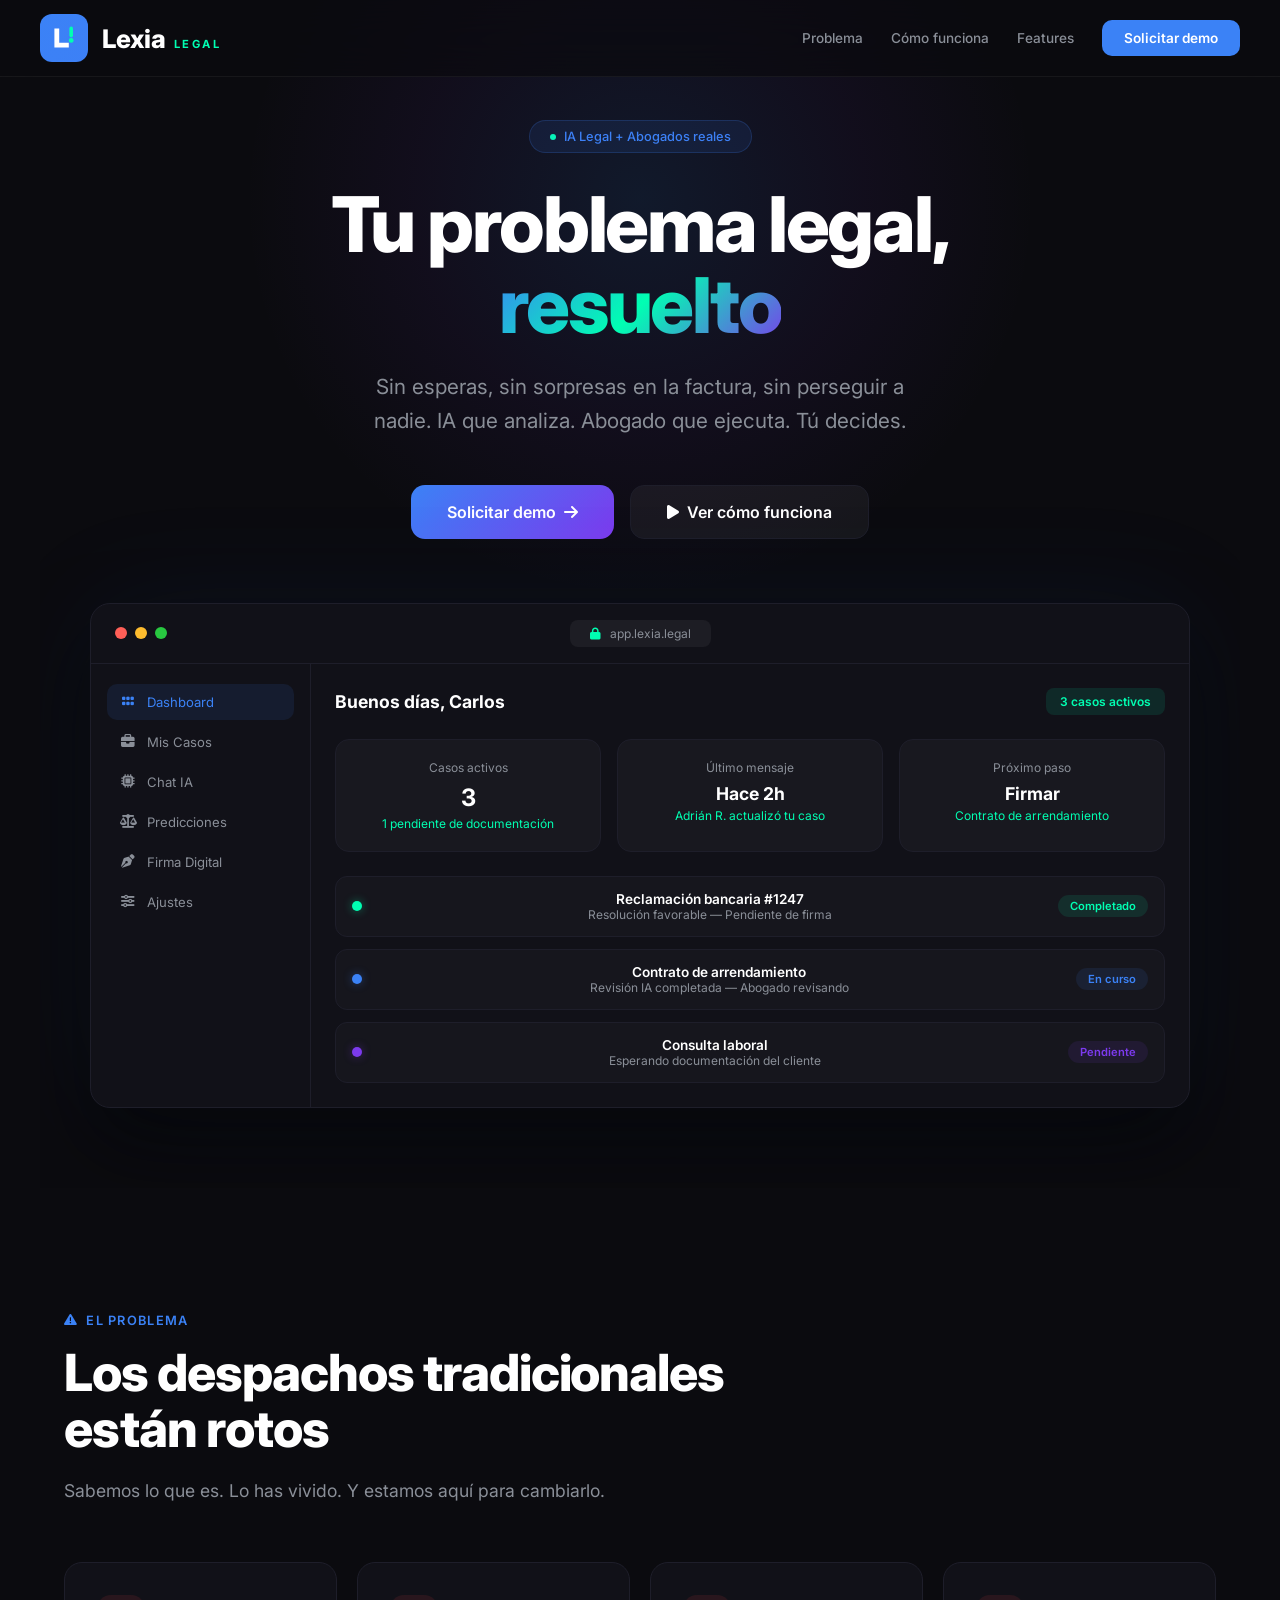
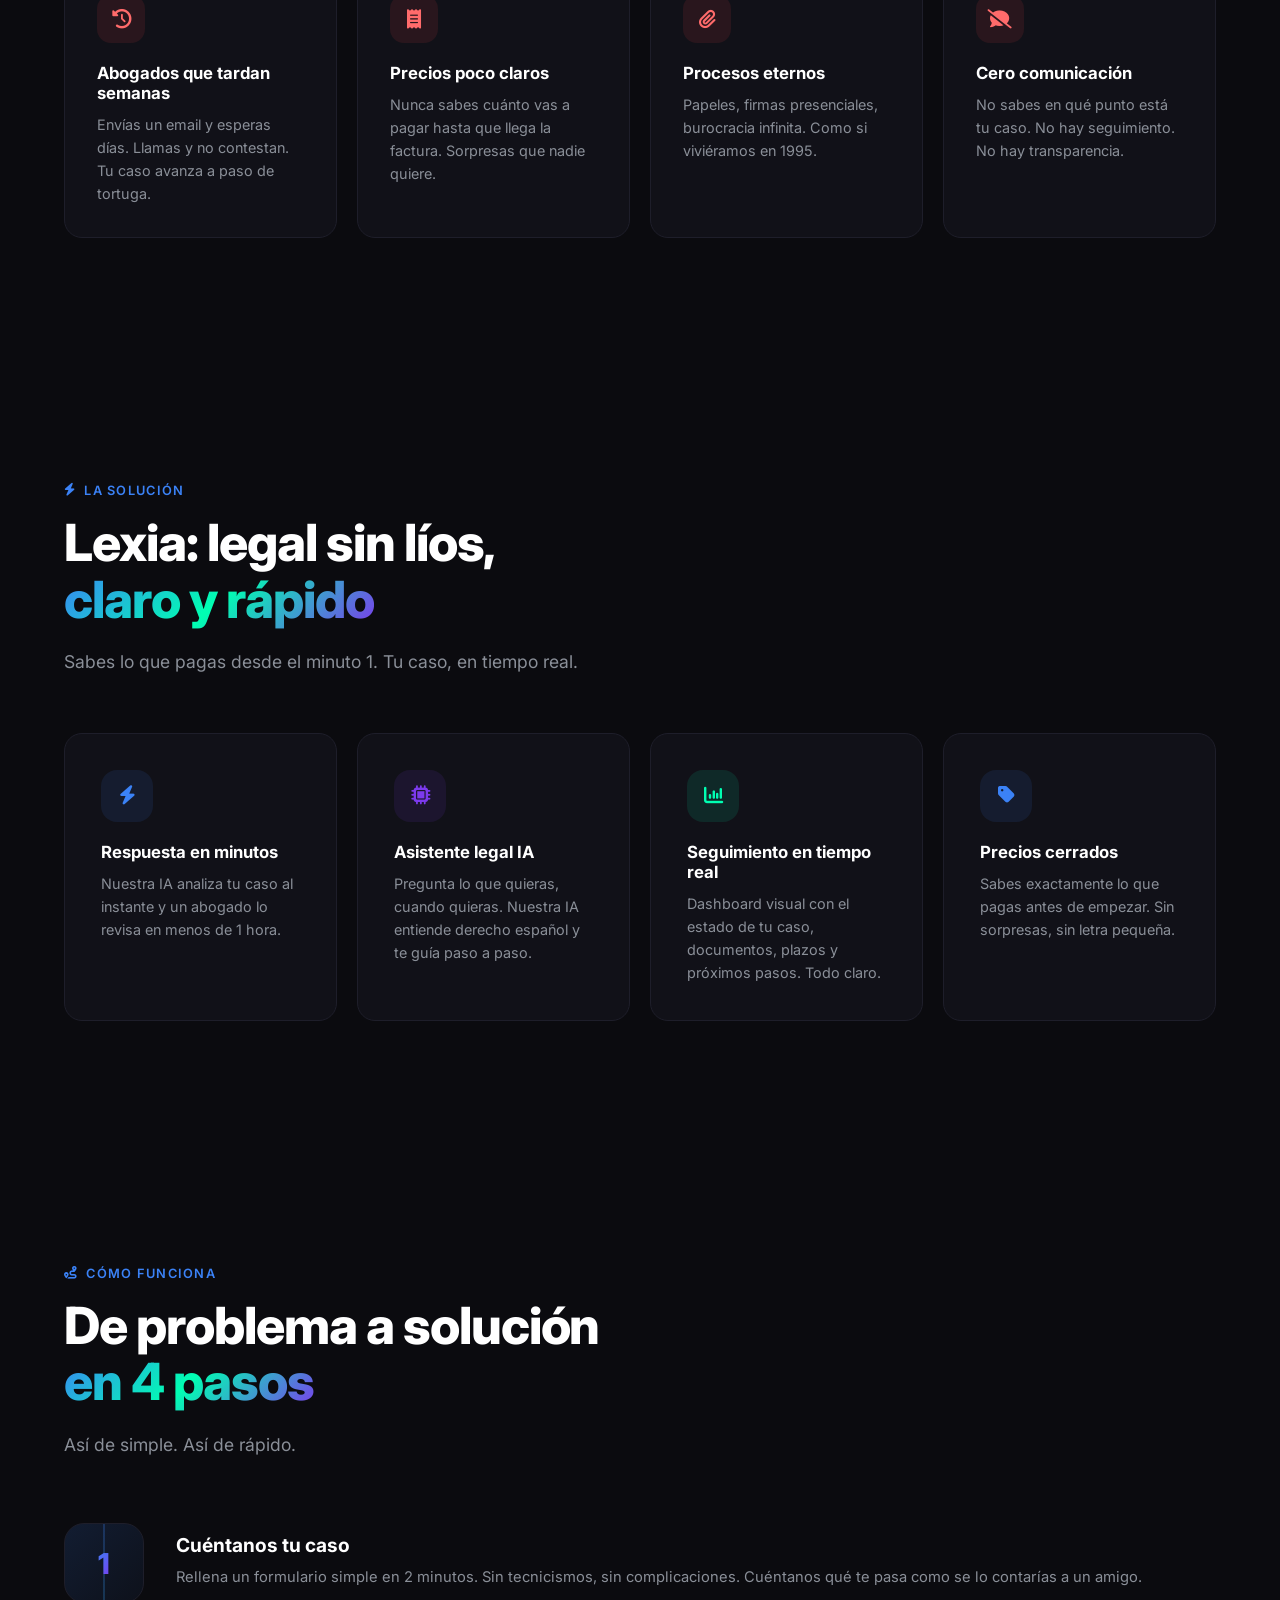
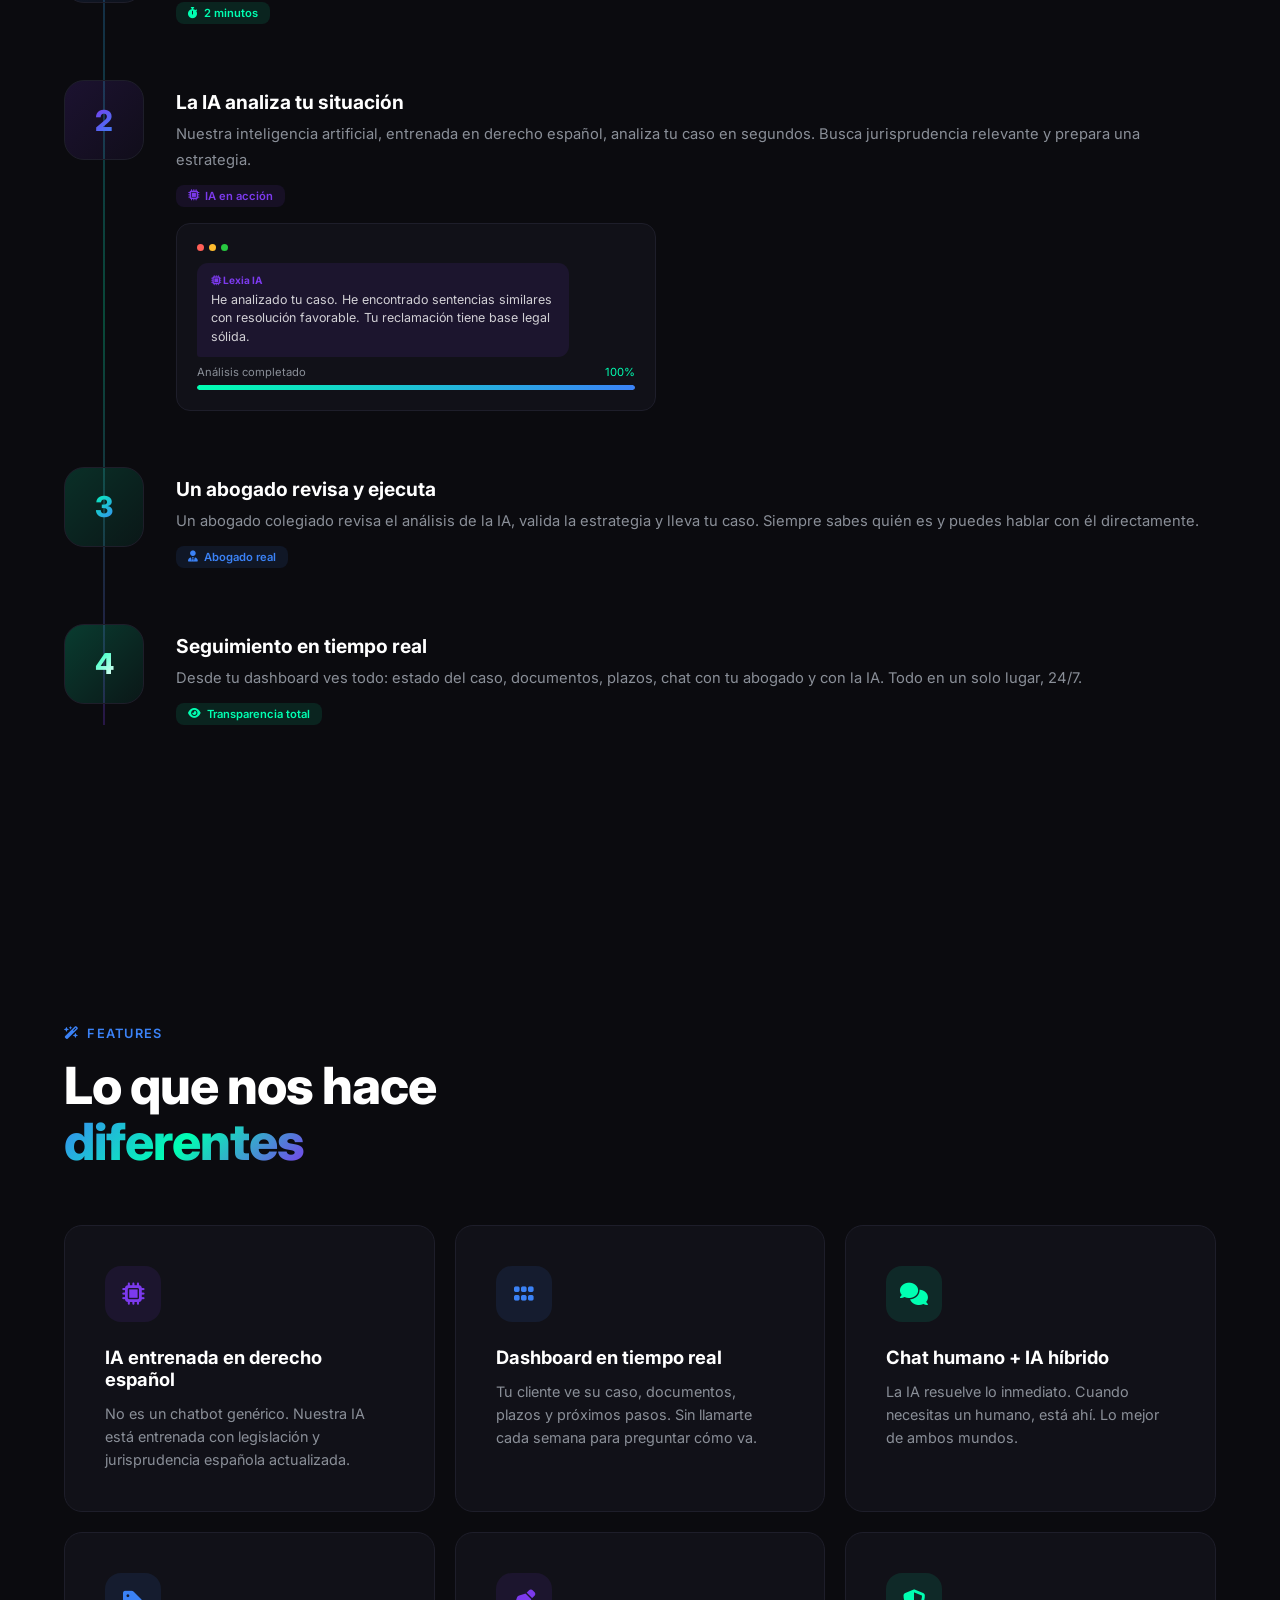
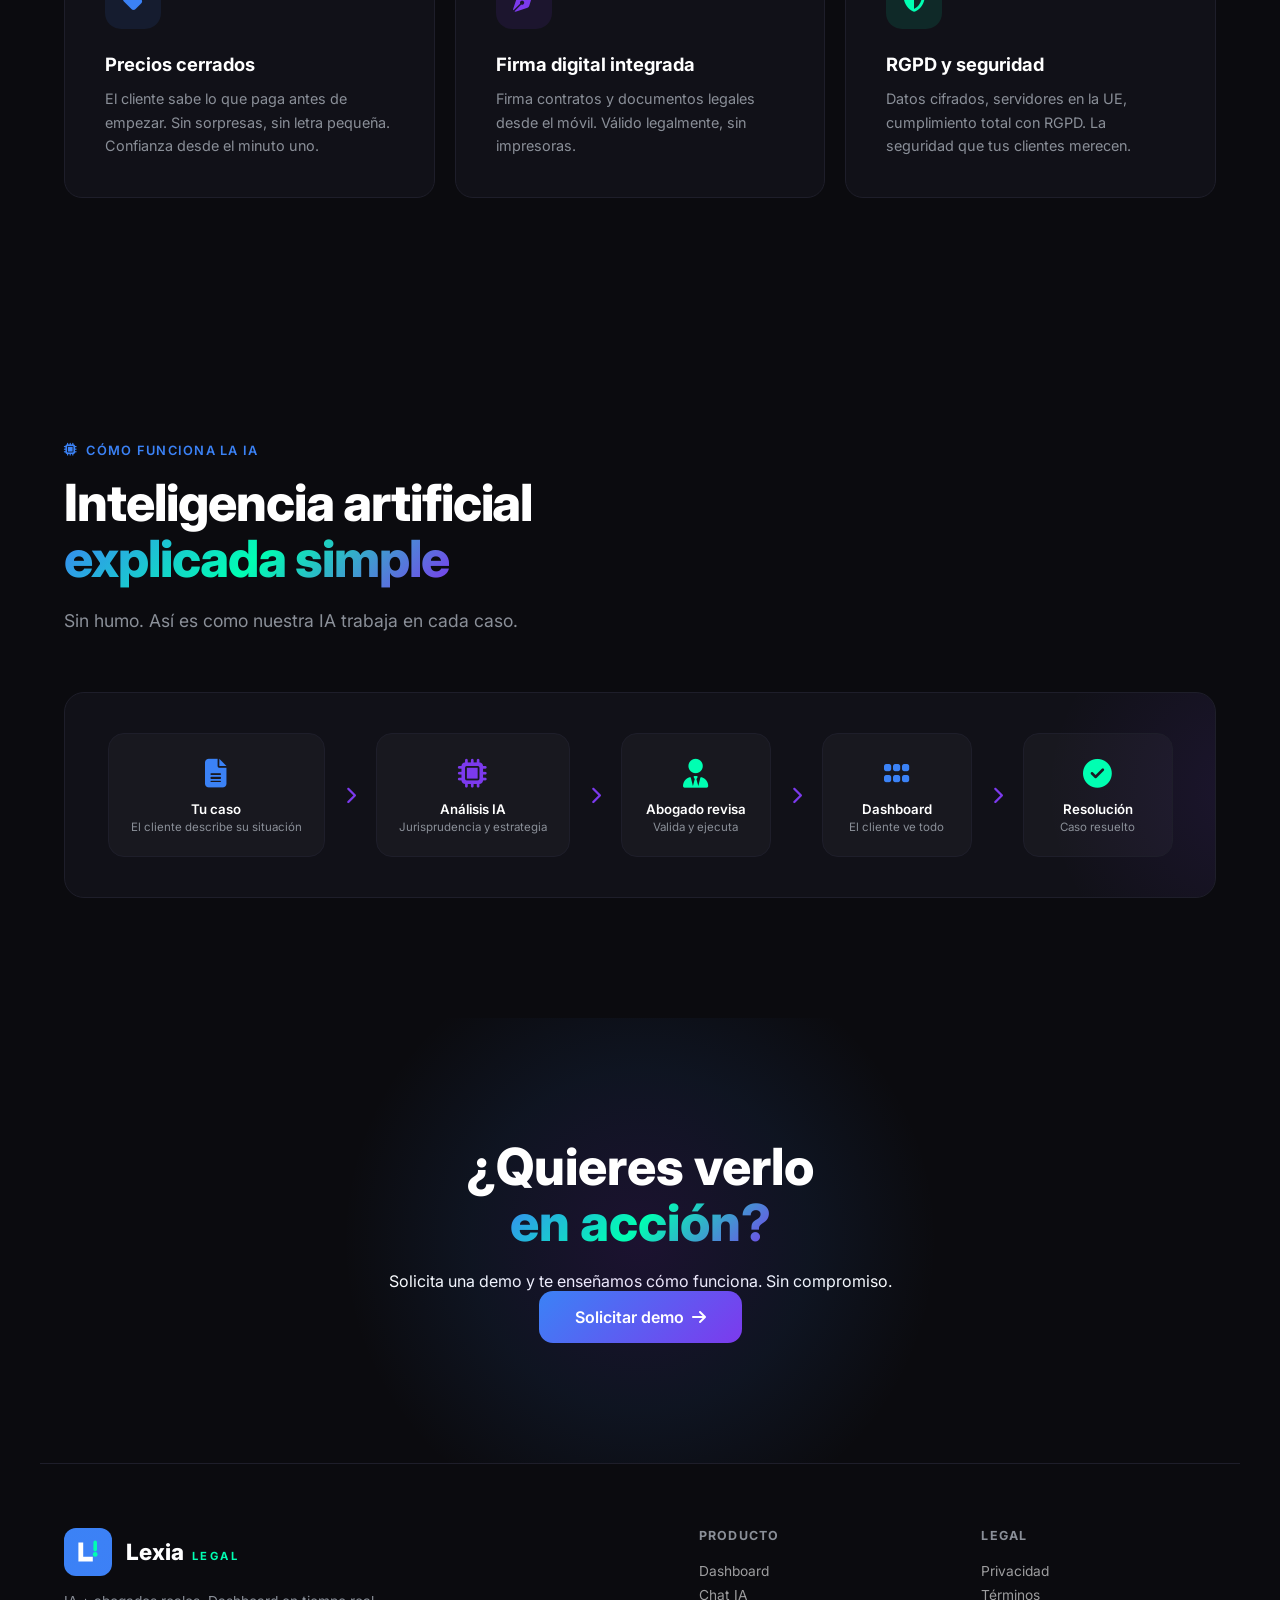
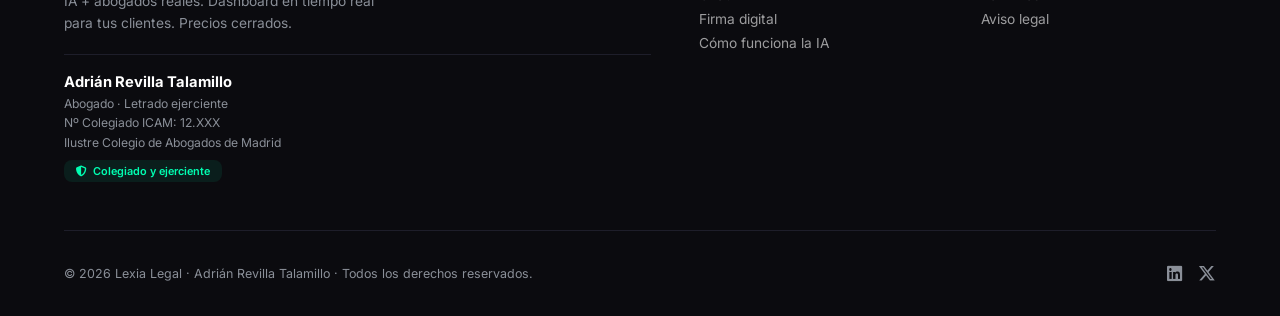
==== index.html @ 831f2f0b "Add HTML pages and CSS assets Co-Authored-By: Claude Opus 4.6 (1M context) <noreply@anthropic.com>" ====
<!DOCTYPE html>
<html lang="es">
<head>
<meta charset="UTF-8">
<meta name="viewport" content="width=device-width, initial-scale=1.0">
<title>Lexia LEGAL</title>
<link href="https://cdnjs.cloudflare.com/ajax/libs/font-awesome/6.4.0/css/all.min.css" rel="stylesheet">
<link rel="stylesheet" href="assets/palette.css">
<link rel="stylesheet" href="assets/styles.css">
</head>
<body>

<!-- NAV -->
<nav id="navbar">
<a href="#" class="nl">
<svg viewBox="0 0 40 40" fill="none" xmlns="http://www.w3.org/2000/svg">
<rect width="40" height="40" rx="10" fill="url(#lg)"/>
<path d="M12 28V12h4v12h8v4H12z" fill="white"/>
<path d="M26 12v6" stroke="#00FFB2" stroke-width="3" stroke-linecap="round"/>
<circle cx="26" cy="22" r="2" fill="#00FFB2"/>
<defs><linearGradient id="lg" x1="0" y1="0" x2="40" y2="40"><stop stop-color="#3B82F6"/><stop offset="1" stop-color="#7C3AED"/></linearGradient></defs>
</svg>
<span>Lexia <span class="leg">LEGAL</span></span>
</a>
<div class="nk" id="navLinks">
<a href="#problema">Problema</a>
<a href="#como-funciona">Cómo funciona</a>
<a href="#features">Features</a>
<a href="#contacto" class="nc">Solicitar demo</a>
</div>
<button class="mm" onclick="document.getElementById('navLinks').classList.toggle('open')"><i class="fas fa-bars"></i></button>
</nav>

<!-- HERO -->
<section class="hero">
<div class="hb"><span class="dot"></span> IA Legal + Abogados reales</div>
<h1>Tu problema legal, <span class="gradient-text">resuelto</span></h1>
<p>Sin esperas, sin sorpresas en la factura, sin perseguir a nadie. IA que analiza. Abogado que ejecuta. Tú decides.</p>
<div class="hc">
<a href="#contacto" class="bp">Solicitar demo <i class="fas fa-arrow-right"></i></a>
<a href="#como-funciona" class="bs"><i class="fas fa-play"></i> Ver cómo funciona</a>
</div>

<!-- DASHBOARD MOCKUP -->
<div class="hd">
<div class="dt"><div class="dd"><span></span><span></span><span></span></div><div class="du"><i class="fas fa-lock" style="margin-right:6px;color:var(--gr)"></i> app.lexia.legal</div><div style="width:52px"></div></div>
<div class="dbody">
<div class="dsb">
<div class="dsi ac"><i class="fas fa-grip"></i> Dashboard</div>
<div class="dsi"><i class="fas fa-briefcase"></i> Mis Casos</div>
<div class="dsi"><i class="fas fa-microchip"></i> Chat IA</div>
<div class="dsi"><i class="fas fa-scale-balanced"></i> Predicciones</div>
<div class="dsi"><i class="fas fa-pen-nib"></i> Firma Digital</div>
<div class="dsi"><i class="fas fa-sliders"></i> Ajustes</div>
</div>
<div class="dcon">
<div class="dh"><h3>Buenos días, Carlos</h3><span style="background:rgba(0,255,178,.1);color:var(--gr);padding:6px 14px;border-radius:8px;font-size:.75rem;font-weight:600">3 casos activos</span></div>
<div class="dsg">
<div class="dst"><div class="lb">Casos activos</div><div class="vl">3</div><div class="ch">1 pendiente de documentación</div></div>
<div class="dst"><div class="lb">Último mensaje</div><div class="vl" style="font-size:1.1rem">Hace 2h</div><div class="ch">Adrián R. actualizó tu caso</div></div>
<div class="dst"><div class="lb">Próximo paso</div><div class="vl" style="font-size:1.1rem">Firmar</div><div class="ch">Contrato de arrendamiento</div></div>
</div>
<div class="dtl">
<div class="ti"><div class="tdo g"></div><div class="tif"><div class="tt">Reclamación bancaria #1247</div><div class="td">Resolución favorable — Pendiente de firma</div></div><span class="ts-badge ts-d">Completado</span></div>
<div class="ti"><div class="tdo b"></div><div class="tif"><div class="tt">Contrato de arrendamiento</div><div class="td">Revisión IA completada — Abogado revisando</div></div><span class="ts-badge ts-p">En curso</span></div>
<div class="ti"><div class="tdo v"></div><div class="tif"><div class="tt">Consulta laboral</div><div class="td">Esperando documentación del cliente</div></div><span class="ts-badge ts-w">Pendiente</span></div>
</div>
</div>
</div>
</div>
</section>

<!-- PROBLEM -->
<section id="problema">
<div class="rv">
<div class="sl"><i class="fas fa-triangle-exclamation"></i> El problema</div>
<div class="st">Los despachos tradicionales<br>están rotos</div>
<div class="sd">Sabemos lo que es. Lo has vivido. Y estamos aquí para cambiarlo.</div>
</div>
<div class="cg cg4">
<div class="cd red rv"><div class="ci" style="background:rgba(255,68,68,.1);color:#FF6B6B"><i class="fas fa-clock-rotate-left"></i></div><h4>Abogados que tardan semanas</h4><p>Envías un email y esperas días. Llamas y no contestan. Tu caso avanza a paso de tortuga.</p></div>
<div class="cd red rv"><div class="ci" style="background:rgba(255,68,68,.1);color:#FF6B6B"><i class="fas fa-receipt"></i></div><h4>Precios poco claros</h4><p>Nunca sabes cuánto vas a pagar hasta que llega la factura. Sorpresas que nadie quiere.</p></div>
<div class="cd red rv"><div class="ci" style="background:rgba(255,68,68,.1);color:#FF6B6B"><i class="fas fa-paperclip"></i></div><h4>Procesos eternos</h4><p>Papeles, firmas presenciales, burocracia infinita. Como si viviéramos en 1995.</p></div>
<div class="cd red rv"><div class="ci" style="background:rgba(255,68,68,.1);color:#FF6B6B"><i class="fas fa-comment-slash"></i></div><h4>Cero comunicación</h4><p>No sabes en qué punto está tu caso. No hay seguimiento. No hay transparencia.</p></div>
</div>
</section>

<!-- SOLUTION -->
<section id="solucion">
<div class="rv">
<div class="sl"><i class="fas fa-bolt"></i> La solución</div>
<div class="st">Lexia: legal sin líos,<br><span class="gradient-text">claro y rápido</span></div>
<div class="sd">Sabes lo que pagas desde el minuto 1. Tu caso, en tiempo real.</div>
</div>
<div class="cg cg4">
<div class="cd blue rv" style="padding:36px"><div class="ci" style="width:52px;height:52px;border-radius:16px;background:rgba(59,130,246,.1);color:var(--bl)"><i class="fas fa-bolt"></i></div><h4>Respuesta en minutos</h4><p>Nuestra IA analiza tu caso al instante y un abogado lo revisa en menos de 1 hora.</p></div>
<div class="cd blue rv" style="padding:36px"><div class="ci" style="width:52px;height:52px;border-radius:16px;background:rgba(124,58,237,.1);color:var(--vi)"><i class="fas fa-microchip"></i></div><h4>Asistente legal IA</h4><p>Pregunta lo que quieras, cuando quieras. Nuestra IA entiende derecho español y te guía paso a paso.</p></div>
<div class="cd blue rv" style="padding:36px"><div class="ci" style="width:52px;height:52px;border-radius:16px;background:rgba(0,255,178,.1);color:var(--gr)"><i class="fas fa-chart-column"></i></div><h4>Seguimiento en tiempo real</h4><p>Dashboard visual con el estado de tu caso, documentos, plazos y próximos pasos. Todo claro.</p></div>
<div class="cd blue rv" style="padding:36px"><div class="ci" style="width:52px;height:52px;border-radius:16px;background:rgba(59,130,246,.1);color:var(--bl)"><i class="fas fa-tag"></i></div><h4>Precios cerrados</h4><p>Sabes exactamente lo que pagas antes de empezar. Sin sorpresas, sin letra pequeña.</p></div>
</div>
</section>

<!-- HOW IT WORKS -->
<section id="como-funciona">
<div class="rv">
<div class="sl"><i class="fas fa-route"></i> Cómo funciona</div>
<div class="st">De problema a solución<br><span class="gradient-text">en 4 pasos</span></div>
<div class="sd">Así de simple. Así de rápido.</div>
</div>
<div class="steps rv">
<div class="steps-line"></div>

<div class="si">
<div class="sn" style="background:linear-gradient(135deg,rgba(59,130,246,.15),rgba(59,130,246,.05))"><span style="background:linear-gradient(135deg,var(--bl),var(--vi));-webkit-background-clip:text;-webkit-text-fill-color:transparent">1</span></div>
<div class="sc">
<h4>Cuéntanos tu caso</h4>
<p>Rellena un formulario simple en 2 minutos. Sin tecnicismos, sin complicaciones. Cuéntanos qué te pasa como se lo contarías a un amigo.</p>
<span class="stag fast"><i class="fas fa-stopwatch"></i> 2 minutos</span>
</div>
</div>

<div class="si">
<div class="sn" style="background:linear-gradient(135deg,rgba(124,58,237,.15),rgba(124,58,237,.05))"><span style="background:linear-gradient(135deg,var(--vi),var(--bl));-webkit-background-clip:text;-webkit-text-fill-color:transparent">2</span></div>
<div class="sc">
<h4>La IA analiza tu situación</h4>
<p>Nuestra inteligencia artificial, entrenada en derecho español, analiza tu caso en segundos. Busca jurisprudencia relevante y prepara una estrategia.</p>
<span class="stag ai"><i class="fas fa-microchip"></i> IA en acción</span>
<div class="smk">
<div class="smk-bar"><span></span><span></span><span></span></div>
<div class="cb a"><div class="al"><i class="fas fa-microchip"></i> Lexia IA</div>He analizado tu caso. He encontrado sentencias similares con resolución favorable. Tu reclamación tiene base legal sólida.</div>
<div style="margin-top:8px">
<div style="display:flex;justify-content:space-between;font-size:.7rem;color:var(--gy);margin-bottom:4px"><span>Análisis completado</span><span style="color:var(--gr)">100%</span></div>
<div class="mpr"><div class="mpr-f" style="width:100%"></div></div>
</div>
</div>
</div>
</div>

<div class="si">
<div class="sn" style="background:linear-gradient(135deg,rgba(0,255,178,.15),rgba(0,255,178,.05))"><span style="background:linear-gradient(135deg,var(--gr),var(--bl));-webkit-background-clip:text;-webkit-text-fill-color:transparent">3</span></div>
<div class="sc">
<h4>Un abogado revisa y ejecuta</h4>
<p>Un abogado colegiado revisa el análisis de la IA, valida la estrategia y lleva tu caso. Siempre sabes quién es y puedes hablar con él directamente.</p>
<span class="stag human"><i class="fas fa-user-tie"></i> Abogado real</span>
</div>
</div>

<div class="si">
<div class="sn" style="background:linear-gradient(135deg,rgba(0,255,178,.2),rgba(0,255,178,.05))"><span style="background:linear-gradient(135deg,var(--gr),#fff);-webkit-background-clip:text;-webkit-text-fill-color:transparent">4</span></div>
<div class="sc">
<h4>Seguimiento en tiempo real</h4>
<p>Desde tu dashboard ves todo: estado del caso, documentos, plazos, chat con tu abogado y con la IA. Todo en un solo lugar, 24/7.</p>
<span class="stag fast"><i class="fas fa-eye"></i> Transparencia total</span>
</div>
</div>

</div>
</section>

<!-- FEATURES -->
<section id="features">
<div class="rv">
<div class="sl"><i class="fas fa-wand-magic-sparkles"></i> Features</div>
<div class="st">Lo que nos hace<br><span class="gradient-text">diferentes</span></div>
</div>
<div class="cg cg3">
<div class="cd feat rv"><div class="ci lg" style="background:rgba(124,58,237,.1);color:var(--vi)"><i class="fas fa-microchip"></i></div><h4>IA entrenada en derecho español</h4><p>No es un chatbot genérico. Nuestra IA está entrenada con legislación y jurisprudencia española actualizada.</p></div>
<div class="cd feat rv"><div class="ci lg" style="background:rgba(59,130,246,.1);color:var(--bl)"><i class="fas fa-grip"></i></div><h4>Dashboard en tiempo real</h4><p>Tu cliente ve su caso, documentos, plazos y próximos pasos. Sin llamarte cada semana para preguntar cómo va.</p></div>
<div class="cd feat rv"><div class="ci lg" style="background:rgba(0,255,178,.1);color:var(--gr)"><i class="fas fa-comments"></i></div><h4>Chat humano + IA híbrido</h4><p>La IA resuelve lo inmediato. Cuando necesitas un humano, está ahí. Lo mejor de ambos mundos.</p></div>
<div class="cd feat rv"><div class="ci lg" style="background:rgba(59,130,246,.1);color:var(--bl)"><i class="fas fa-tag"></i></div><h4>Precios cerrados</h4><p>El cliente sabe lo que paga antes de empezar. Sin sorpresas, sin letra pequeña. Confianza desde el minuto uno.</p></div>
<div class="cd feat rv"><div class="ci lg" style="background:rgba(124,58,237,.1);color:var(--vi)"><i class="fas fa-pen-nib"></i></div><h4>Firma digital integrada</h4><p>Firma contratos y documentos legales desde el móvil. Válido legalmente, sin impresoras.</p></div>
<div class="cd feat rv"><div class="ci lg" style="background:rgba(0,255,178,.1);color:var(--gr)"><i class="fas fa-shield-halved"></i></div><h4>RGPD y seguridad</h4><p>Datos cifrados, servidores en la UE, cumplimiento total con RGPD. La seguridad que tus clientes merecen.</p></div>
</div>
</section>

<!-- AI SECTION -->
<section id="ia">
<div class="rv"><div class="sl"><i class="fas fa-microchip"></i> Cómo funciona la IA</div><div class="st">Inteligencia artificial<br><span class="gradient-text">explicada simple</span></div><div class="sd">Sin humo. Así es como nuestra IA trabaja en cada caso.</div></div>
<div class="aiv rv"><div class="aif">
<div class="ain"><span class="ic" style="color:var(--bl)"><i class="fas fa-file-lines"></i></span><div class="lb">Tu caso</div><div class="su">El cliente describe su situación</div></div><div class="aia"><i class="fas fa-chevron-right"></i></div>
<div class="ain"><span class="ic" style="color:var(--vi)"><i class="fas fa-microchip"></i></span><div class="lb">Análisis IA</div><div class="su">Jurisprudencia y estrategia</div></div><div class="aia"><i class="fas fa-chevron-right"></i></div>
<div class="ain"><span class="ic" style="color:var(--gr)"><i class="fas fa-user-tie"></i></span><div class="lb">Abogado revisa</div><div class="su">Valida y ejecuta</div></div><div class="aia"><i class="fas fa-chevron-right"></i></div>
<div class="ain"><span class="ic" style="color:var(--bl)"><i class="fas fa-grip"></i></span><div class="lb">Dashboard</div><div class="su">El cliente ve todo</div></div><div class="aia"><i class="fas fa-chevron-right"></i></div>
<div class="ain"><span class="ic" style="color:var(--gr)"><i class="fas fa-circle-check"></i></span><div class="lb">Resolución</div><div class="su">Caso resuelto</div></div>
</div></div>
</section>

<!-- FINAL CTA -->
<div class="fcta" id="contacto">
<div class="rv">
<h2>¿Quieres verlo<br><span class="gradient-text">en acción?</span></h2>
<p>Solicita una demo y te enseñamos cómo funciona. Sin compromiso.</p>
<div class="hc">
<a href="mailto:info@lexia.legal" class="bp">Solicitar demo <i class="fas fa-arrow-right"></i></a>
</div>
</div>
</div>

<!-- FOOTER -->
<footer>
<div class="fgrid">
<div class="fbrand">
<a href="#" class="nl" style="margin-bottom:8px;font-size:1.4rem">
<svg viewBox="0 0 40 40" fill="none" xmlns="http://www.w3.org/2000/svg" width="36" height="36"><rect width="40" height="40" rx="10" fill="url(#lg2)"/><path d="M12 28V12h4v12h8v4H12z" fill="white"/><path d="M26 12v6" stroke="#00FFB2" stroke-width="3" stroke-linecap="round"/><circle cx="26" cy="22" r="2" fill="#00FFB2"/><defs><linearGradient id="lg2" x1="0" y1="0" x2="40" y2="40"><stop stop-color="#3B82F6"/><stop offset="1" stop-color="#7C3AED"/></linearGradient></defs></svg>
<span>Lexia <span class="leg">LEGAL</span></span>
</a>
<p>IA + abogados reales. Dashboard en tiempo real para tus clientes. Precios cerrados.</p>
<div class="flaw">
<div class="flaw-n">Adrián Revilla Talamillo</div>
<div class="flaw-i">Abogado · Letrado ejerciente<br>Nº Colegiado ICAM: 12.XXX<br>Ilustre Colegio de Abogados de Madrid</div>
<div class="flaw-b"><i class="fas fa-shield-halved"></i> Colegiado y ejerciente</div>
</div>
</div>
<div class="fcol"><h5>Producto</h5><a href="#features">Dashboard</a><a href="#features">Chat IA</a><a href="#features">Firma digital</a><a href="#ia">Cómo funciona la IA</a></div>
<div class="fcol"><h5>Legal</h5><a href="#">Privacidad</a><a href="#">Términos</a><a href="#">Aviso legal</a></div>
</div>
<div class="fbot">
<span>&copy; 2026 Lexia Legal · Adrián Revilla Talamillo · Todos los derechos reservados.</span>
<div class="fsoc"><a href="#"><i class="fab fa-linkedin"></i></a><a href="#"><i class="fab fa-x-twitter"></i></a></div>
</div>
</footer>

<script>
const rvs=document.querySelectorAll('.rv');const obs=new IntersectionObserver(e=>{e.forEach((en,i)=>{if(en.isIntersecting){setTimeout(()=>en.target.classList.add('vis'),i*80);obs.unobserve(en.target)}})},{threshold:.1});rvs.forEach(el=>obs.observe(el));
window.addEventListener('scroll',()=>{const n=document.getElementById('navbar');n.style.borderBottomColor=window.scrollY>50?'rgba(255,255,255,.08)':'rgba(255,255,255,.05)';n.style.background=window.scrollY>50?'rgba(11,11,15,.9)':'rgba(11,11,15,.7)'});
</script>
</body>
</html>
---- assets/palette.css ----
/* ============================================
   Lexia — CSS Palette
   ============================================ */
:root {
  --bk:#0B0B0F;
  --bl:#3B82F6;
  --gr:#00FFB2;
  --vi:#7C3AED;
  --wh:#FFFFFF;
  --gy:#8A8F98;
  --dc:#111118;
  --db:#1E1E2A
}
/* ── Semantic colors (used inline) ── */
/* red:     #FF4444 / #FF6B6B  — problem cards, errors */
/* yellow:  #FBBF24            — stars, ratings */
/* ── Gradients ── */
/* primary:  linear-gradient(135deg, var(--bl), var(--vi))           — CTAs */
/* text:     linear-gradient(135deg, var(--bl), var(--gr), var(--vi)) — gradient text */
/* metric:   linear-gradient(135deg, var(--gr), var(--bl))           — numbers */
/* ── Opacity patterns ── */
/* blue bg:    rgba(59, 130, 246, .1)  */
/* violet bg:  rgba(124, 58, 237, .1)  */
/* green bg:   rgba(0, 255, 178, .1)   */
/* red bg:     rgba(255, 68, 68, .1)   */
/* white bg:   rgba(255, 255, 255, .03-.05) */
---- assets/styles.css ----
@import url('https://fonts.googleapis.com/css2?family=Inter:wght@300;400;500;600;700;800;900&display=swap');
*,*::before,*::after{margin:0;padding:0;box-sizing:border-box}

html{scroll-behavior:smooth}
body{font-family:'Inter',sans-serif;background:var(--bk);color:var(--wh);overflow-x:hidden;-webkit-font-smoothing:antialiased}
::-webkit-scrollbar{width:5px}::-webkit-scrollbar-track{background:var(--bk)}::-webkit-scrollbar-thumb{background:var(--vi);border-radius:3px}
.gradient-text{background:linear-gradient(135deg,var(--bl),var(--gr),var(--vi));-webkit-background-clip:text;-webkit-text-fill-color:transparent;background-clip:text}

/* NAV */
nav{position:fixed;top:0;left:0;right:0;z-index:1000;padding:14px 40px;display:flex;align-items:center;justify-content:space-between;background:rgba(11,11,15,.7);backdrop-filter:blur(20px);border-bottom:1px solid rgba(255,255,255,.05);transition:all .3s}
.nl{display:flex;align-items:center;gap:14px;font-weight:800;font-size:1.6rem;text-decoration:none;color:#fff}
.nl svg{width:48px;height:48px}
.nl .leg{font-size:.7rem;font-weight:700;letter-spacing:.22em;color:var(--gr);text-transform:uppercase;margin-left:3px}
.nk{display:flex;gap:28px;align-items:center}
.nk a{color:var(--gy);text-decoration:none;font-size:.85rem;font-weight:500;transition:color .2s}.nk a:hover{color:#fff}
.nc{background:var(--bl);color:#fff!important;padding:10px 22px;border-radius:10px;font-weight:600!important;transition:all .3s!important}
.nc:hover{background:#2563EB;transform:translateY(-1px);box-shadow:0 4px 18px rgba(59,130,246,.4)}
.mm{display:none;background:none;border:none;color:#fff;font-size:1.4rem;cursor:pointer}

/* HERO */
.hero{min-height:100vh;display:flex;flex-direction:column;align-items:center;justify-content:center;text-align:center;padding:120px 24px 80px;position:relative;overflow:hidden}
.hero::before{content:'';position:absolute;top:-200px;left:50%;transform:translateX(-50%);width:800px;height:800px;background:radial-gradient(circle,rgba(59,130,246,.12) 0%,rgba(124,58,237,.06) 40%,transparent 70%);pointer-events:none}
.hb{display:inline-flex;align-items:center;gap:8px;padding:8px 20px;border-radius:100px;background:rgba(59,130,246,.1);border:1px solid rgba(59,130,246,.2);font-size:.8rem;font-weight:500;color:var(--bl);margin-bottom:32px;animation:fU .8s ease}
.hb .dot{width:6px;height:6px;border-radius:50%;background:var(--gr);animation:pd 2s infinite}
@keyframes pd{0%,100%{opacity:1}50%{opacity:.4}}
.hero h1{font-size:clamp(2.8rem,6vw,5.5rem);font-weight:800;line-height:1.05;letter-spacing:-.03em;max-width:900px;margin-bottom:24px;animation:fU .8s ease .1s both}
.hero>p{font-size:clamp(1.05rem,2vw,1.3rem);color:var(--gy);max-width:580px;line-height:1.6;margin-bottom:48px;animation:fU .8s ease .2s both}
.hc{display:flex;gap:16px;flex-wrap:wrap;justify-content:center;animation:fU .8s ease .3s both}
.bp{padding:16px 36px;border-radius:14px;font-size:1rem;font-weight:600;background:linear-gradient(135deg,var(--bl),var(--vi));color:#fff;border:none;cursor:pointer;transition:all .3s;text-decoration:none;display:inline-flex;align-items:center;gap:8px}
.bp:hover{transform:translateY(-2px);box-shadow:0 8px 32px rgba(59,130,246,.4)}
.bs{padding:16px 36px;border-radius:14px;font-size:1rem;font-weight:600;background:rgba(255,255,255,.05);color:#fff;border:1px solid var(--db);cursor:pointer;transition:all .3s;text-decoration:none;display:inline-flex;align-items:center;gap:8px}
.bs:hover{background:rgba(255,255,255,.1);border-color:rgba(255,255,255,.15)}

/* DASHBOARD */
.hd{margin-top:64px;width:100%;max-width:1100px;background:var(--dc);border:1px solid var(--db);border-radius:20px;overflow:hidden;animation:fU 1s ease .5s both;box-shadow:0 40px 80px rgba(0,0,0,.5),0 0 120px rgba(59,130,246,.08)}
.dt{display:flex;align-items:center;justify-content:space-between;padding:16px 24px;border-bottom:1px solid var(--db)}
.dd{display:flex;gap:8px}.dd span{width:12px;height:12px;border-radius:50%}.dd span:nth-child(1){background:#FF5F57}.dd span:nth-child(2){background:#FEBC2E}.dd span:nth-child(3){background:#28C840}
.du{background:rgba(255,255,255,.05);padding:6px 20px;border-radius:8px;font-size:.75rem;color:var(--gy)}
.dbody{display:grid;grid-template-columns:220px 1fr;min-height:400px}
.dsb{border-right:1px solid var(--db);padding:20px 16px;display:flex;flex-direction:column;gap:4px}
.dsi{display:flex;align-items:center;gap:10px;padding:10px 12px;border-radius:10px;font-size:.82rem;color:var(--gy);transition:all .2s;cursor:pointer}
.dsi:hover,.dsi.ac{background:rgba(59,130,246,.1);color:#fff}.dsi.ac{color:var(--bl)}
.dsi i{width:18px;text-align:center;font-size:.85rem}
.dcon{padding:24px}
.dh{display:flex;justify-content:space-between;align-items:center;margin-bottom:24px}
.dh h3{font-size:1.1rem;font-weight:700}
.dsg{display:grid;grid-template-columns:repeat(3,1fr);gap:16px;margin-bottom:24px}
.dst{background:rgba(255,255,255,.03);border:1px solid var(--db);border-radius:14px;padding:20px}
.dst .lb{font-size:.75rem;color:var(--gy);margin-bottom:8px}
.dst .vl{font-size:1.5rem;font-weight:700}
.dst .ch{font-size:.75rem;color:var(--gr);margin-top:4px}
.dtl{display:flex;flex-direction:column;gap:12px}
.ti{display:flex;align-items:center;gap:16px;padding:14px 16px;background:rgba(255,255,255,.02);border-radius:12px;border:1px solid var(--db)}
.tdo{width:10px;height:10px;border-radius:50%;flex-shrink:0}
.tdo.g{background:var(--gr);box-shadow:0 0 10px rgba(0,255,178,.4)}
.tdo.b{background:var(--bl);box-shadow:0 0 10px rgba(59,130,246,.4)}
.tdo.v{background:var(--vi);box-shadow:0 0 10px rgba(124,58,237,.4)}
.tif{flex:1}.tif .tt{font-size:.85rem;font-weight:600}.tif .td{font-size:.75rem;color:var(--gy)}
.ts-badge{font-size:.7rem;padding:4px 12px;border-radius:100px;font-weight:600}
.ts-d{background:rgba(0,255,178,.1);color:var(--gr)}.ts-p{background:rgba(59,130,246,.1);color:var(--bl)}.ts-w{background:rgba(124,58,237,.1);color:var(--vi)}

/* SECTIONS */
section{padding:120px 24px;max-width:1200px;margin:0 auto}
.sl{display:inline-flex;align-items:center;gap:8px;font-size:.8rem;font-weight:600;color:var(--bl);text-transform:uppercase;letter-spacing:.1em;margin-bottom:16px}
.st{font-size:clamp(2rem,4vw,3.2rem);font-weight:800;line-height:1.1;letter-spacing:-.02em;margin-bottom:20px}
.sd{font-size:1.1rem;color:var(--gy);max-width:600px;line-height:1.7}

/* CARDS */
.cg{display:grid;gap:20px;margin-top:56px}
.cg4{grid-template-columns:repeat(auto-fit,minmax(260px,1fr))}
.cg3{grid-template-columns:repeat(auto-fit,minmax(340px,1fr))}
.cd{background:var(--dc);border:1px solid var(--db);border-radius:18px;padding:32px;transition:all .3s;position:relative;overflow:hidden}
.cd:hover{transform:translateY(-4px)}
.cd::before{content:'';position:absolute;top:0;left:0;right:0;height:2px;opacity:0;transition:opacity .3s}
.cd:hover::before{opacity:1}
.cd.red::before{background:linear-gradient(90deg,#FF4444,#FF6B6B)}.cd.red:hover{border-color:rgba(255,68,68,.2)}
.cd.blue::before{background:linear-gradient(90deg,var(--bl),var(--gr))}.cd.blue:hover{border-color:rgba(59,130,246,.2)}
.cd.feat{padding:40px}.cd.feat:hover{border-color:rgba(124,58,237,.3)}
.ci{width:48px;height:48px;border-radius:14px;display:flex;align-items:center;justify-content:center;font-size:1.2rem;margin-bottom:20px}
.ci.lg{width:56px;height:56px;border-radius:16px;font-size:1.4rem;margin-bottom:24px}
.cd h4{font-size:1.05rem;font-weight:700;margin-bottom:10px}.cd.feat h4{font-size:1.15rem;margin-bottom:12px}
.cd p{font-size:.9rem;color:var(--gy);line-height:1.6}

/* STEPS */
.steps{margin-top:64px;position:relative}
.steps-line{position:absolute;left:39px;top:0;bottom:0;width:2px;background:linear-gradient(180deg,var(--bl),var(--gr),var(--vi));opacity:.25}
.si{display:flex;gap:32px;margin-bottom:56px;position:relative;align-items:flex-start}
.sn{width:80px;height:80px;border-radius:20px;flex-shrink:0;background:var(--dc);border:1px solid var(--db);display:flex;align-items:center;justify-content:center;font-size:1.8rem;font-weight:800;position:relative;z-index:1;transition:all .3s}
.si:hover .sn{border-color:var(--bl);box-shadow:0 0 30px rgba(59,130,246,.15)}
.sc{flex:1;padding-top:10px}
.sc h4{font-size:1.2rem;font-weight:700;margin-bottom:8px}
.sc p{font-size:.92rem;color:var(--gy);line-height:1.7}
.stag{display:inline-flex;align-items:center;gap:6px;padding:4px 12px;border-radius:8px;font-size:.7rem;font-weight:600;margin-top:12px;margin-right:6px}
.stag.ai{background:rgba(124,58,237,.1);color:var(--vi)}.stag.fast{background:rgba(0,255,178,.1);color:var(--gr)}.stag.human{background:rgba(59,130,246,.1);color:var(--bl)}
.smk{background:var(--dc);border:1px solid var(--db);border-radius:14px;padding:20px;margin-top:16px;max-width:480px}
.smk-bar{display:flex;gap:5px;margin-bottom:12px}.smk-bar span{width:7px;height:7px;border-radius:50%}.smk-bar span:nth-child(1){background:#FF5F57}.smk-bar span:nth-child(2){background:#FEBC2E}.smk-bar span:nth-child(3){background:#28C840}
.cb{padding:10px 14px;border-radius:11px;font-size:.78rem;margin-bottom:7px;max-width:85%;line-height:1.5}
.cb.u{background:rgba(59,130,246,.15);color:var(--bl);margin-left:auto;border-bottom-right-radius:3px}
.cb.a{background:rgba(124,58,237,.1);color:rgba(255,255,255,.8);border-bottom-left-radius:3px}
.cb .al{font-size:.63rem;color:var(--vi);font-weight:700;margin-bottom:3px}
.mpr{height:5px;border-radius:3px;background:rgba(255,255,255,.05);margin-top:6px;overflow:hidden}.mpr-f{height:100%;border-radius:3px;background:linear-gradient(90deg,var(--gr),var(--bl))}

/* AI FLOW */
.aiv{margin-top:56px;background:var(--dc);border:1px solid var(--db);border-radius:20px;padding:40px;position:relative;overflow:hidden}
.aiv::after{content:'';position:absolute;top:-50%;right:-20%;width:400px;height:400px;background:radial-gradient(circle,rgba(124,58,237,.1),transparent 70%);pointer-events:none}
.aif{display:flex;align-items:center;justify-content:center;gap:20px;flex-wrap:wrap;position:relative;z-index:1}
.ain{background:rgba(255,255,255,.03);border:1px solid var(--db);border-radius:16px;padding:22px;text-align:center;min-width:150px;transition:all .3s}
.ain:hover{border-color:var(--vi);transform:scale(1.05)}
.ain .ic{font-size:1.8rem;margin-bottom:10px;display:block}.ain .lb{font-size:.83rem;font-weight:600}.ain .su{font-size:.72rem;color:var(--gy);margin-top:3px}
.aia{color:var(--vi);font-size:1.1rem}

/* CTA FINAL */
.fcta{text-align:center;padding:120px 24px;position:relative;overflow:hidden}
.fcta::before{content:'';position:absolute;top:50%;left:50%;transform:translate(-50%,-50%);width:600px;height:600px;background:radial-gradient(circle,rgba(124,58,237,.15) 0%,rgba(59,130,246,.08) 40%,transparent 70%);pointer-events:none}
.fcta h2{font-size:clamp(2.2rem,4vw,3.5rem);font-weight:800;line-height:1.1;margin-bottom:20px;position:relative}
.fcta>p{font-size:1.15rem;color:var(--gy);margin-bottom:40px;position:relative}

/* FOOTER */
footer{border-top:1px solid var(--db);padding:64px 24px 32px;max-width:1200px;margin:0 auto}
.fgrid{display:grid;grid-template-columns:2.5fr repeat(2,1fr);gap:48px;margin-bottom:48px}
.fbrand p{color:var(--gy);font-size:.86rem;line-height:1.6;margin-top:14px;max-width:320px}
.flaw{margin-top:20px;padding-top:18px;border-top:1px solid var(--db)}
.flaw-n{font-weight:700;font-size:.92rem;color:#fff;margin-bottom:3px}
.flaw-i{font-size:.76rem;color:var(--gy);line-height:1.6}
.flaw-b{display:inline-flex;align-items:center;gap:6px;padding:4px 12px;border-radius:8px;font-size:.68rem;font-weight:600;background:rgba(0,255,178,.08);color:var(--gr);margin-top:8px}
.fcol h5{font-size:.78rem;font-weight:700;text-transform:uppercase;letter-spacing:.1em;margin-bottom:16px;color:var(--gy)}
.fcol a{display:block;color:rgba(255,255,255,.6);font-size:.86rem;text-decoration:none;padding:4px 0;transition:color .2s}.fcol a:hover{color:#fff}
.fbot{display:flex;justify-content:space-between;align-items:center;padding-top:32px;border-top:1px solid var(--db);font-size:.78rem;color:var(--gy);flex-wrap:wrap;gap:16px}
.fsoc{display:flex;gap:16px}.fsoc a{color:var(--gy);font-size:1.1rem;transition:color .2s;text-decoration:none}.fsoc a:hover{color:#fff}

/* ANIM */
@keyframes fU{from{opacity:0;transform:translateY(30px)}to{opacity:1;transform:none}}
.rv{opacity:0;transform:translateY(40px);transition:all .8s cubic-bezier(.16,1,.3,1)}.rv.vis{opacity:1;transform:none}

@media(max-width:768px){
nav{padding:12px 20px}
.nk{display:none;position:absolute;top:100%;left:0;right:0;flex-direction:column;background:rgba(11,11,15,.95);backdrop-filter:blur(20px);padding:20px;gap:16px;border-bottom:1px solid var(--db)}.nk.open{display:flex}
.mm{display:block}
.dbody{grid-template-columns:1fr}.dsb{display:none}.dsg{grid-template-columns:1fr}
.fgrid{grid-template-columns:1fr;gap:32px}
section{padding:80px 20px}
.cg3{grid-template-columns:1fr}
.aia{transform:rotate(90deg)}
.steps-line{left:27px}.sn{width:56px;height:56px;font-size:1.3rem}
}
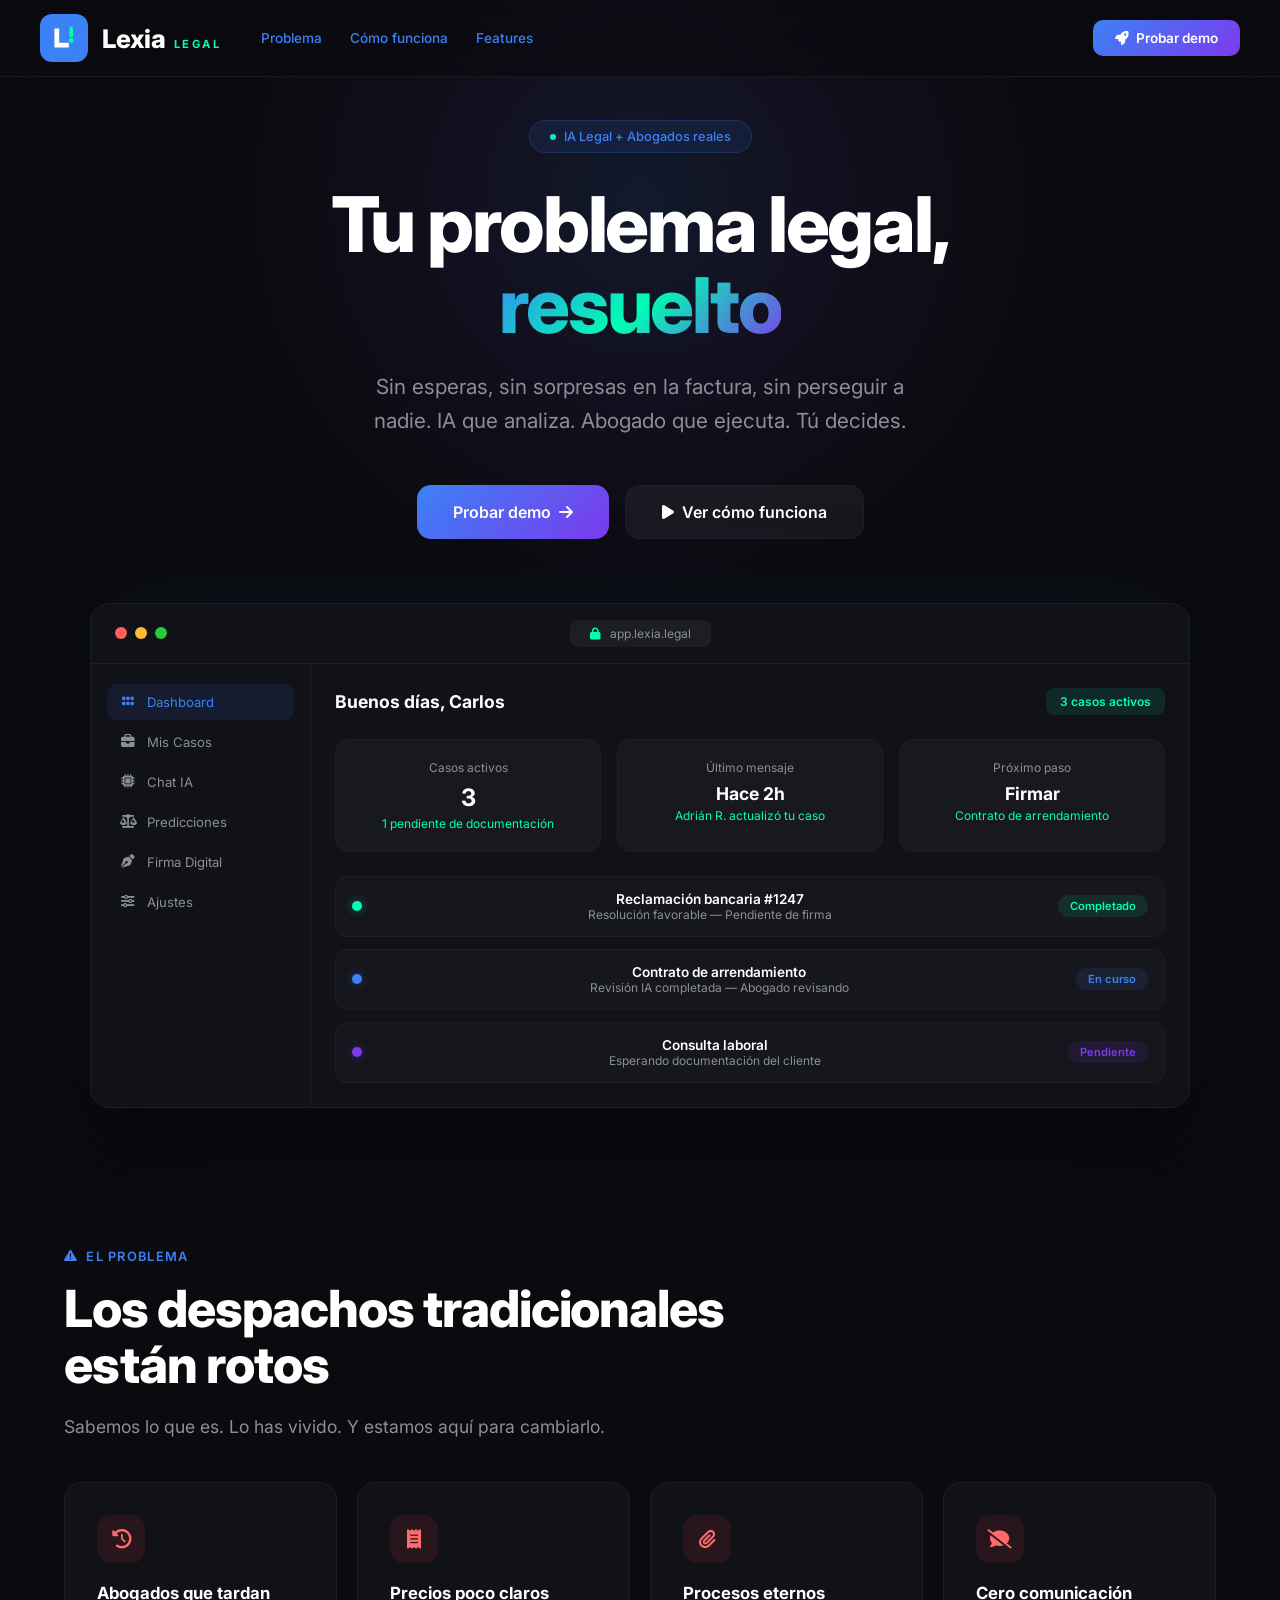
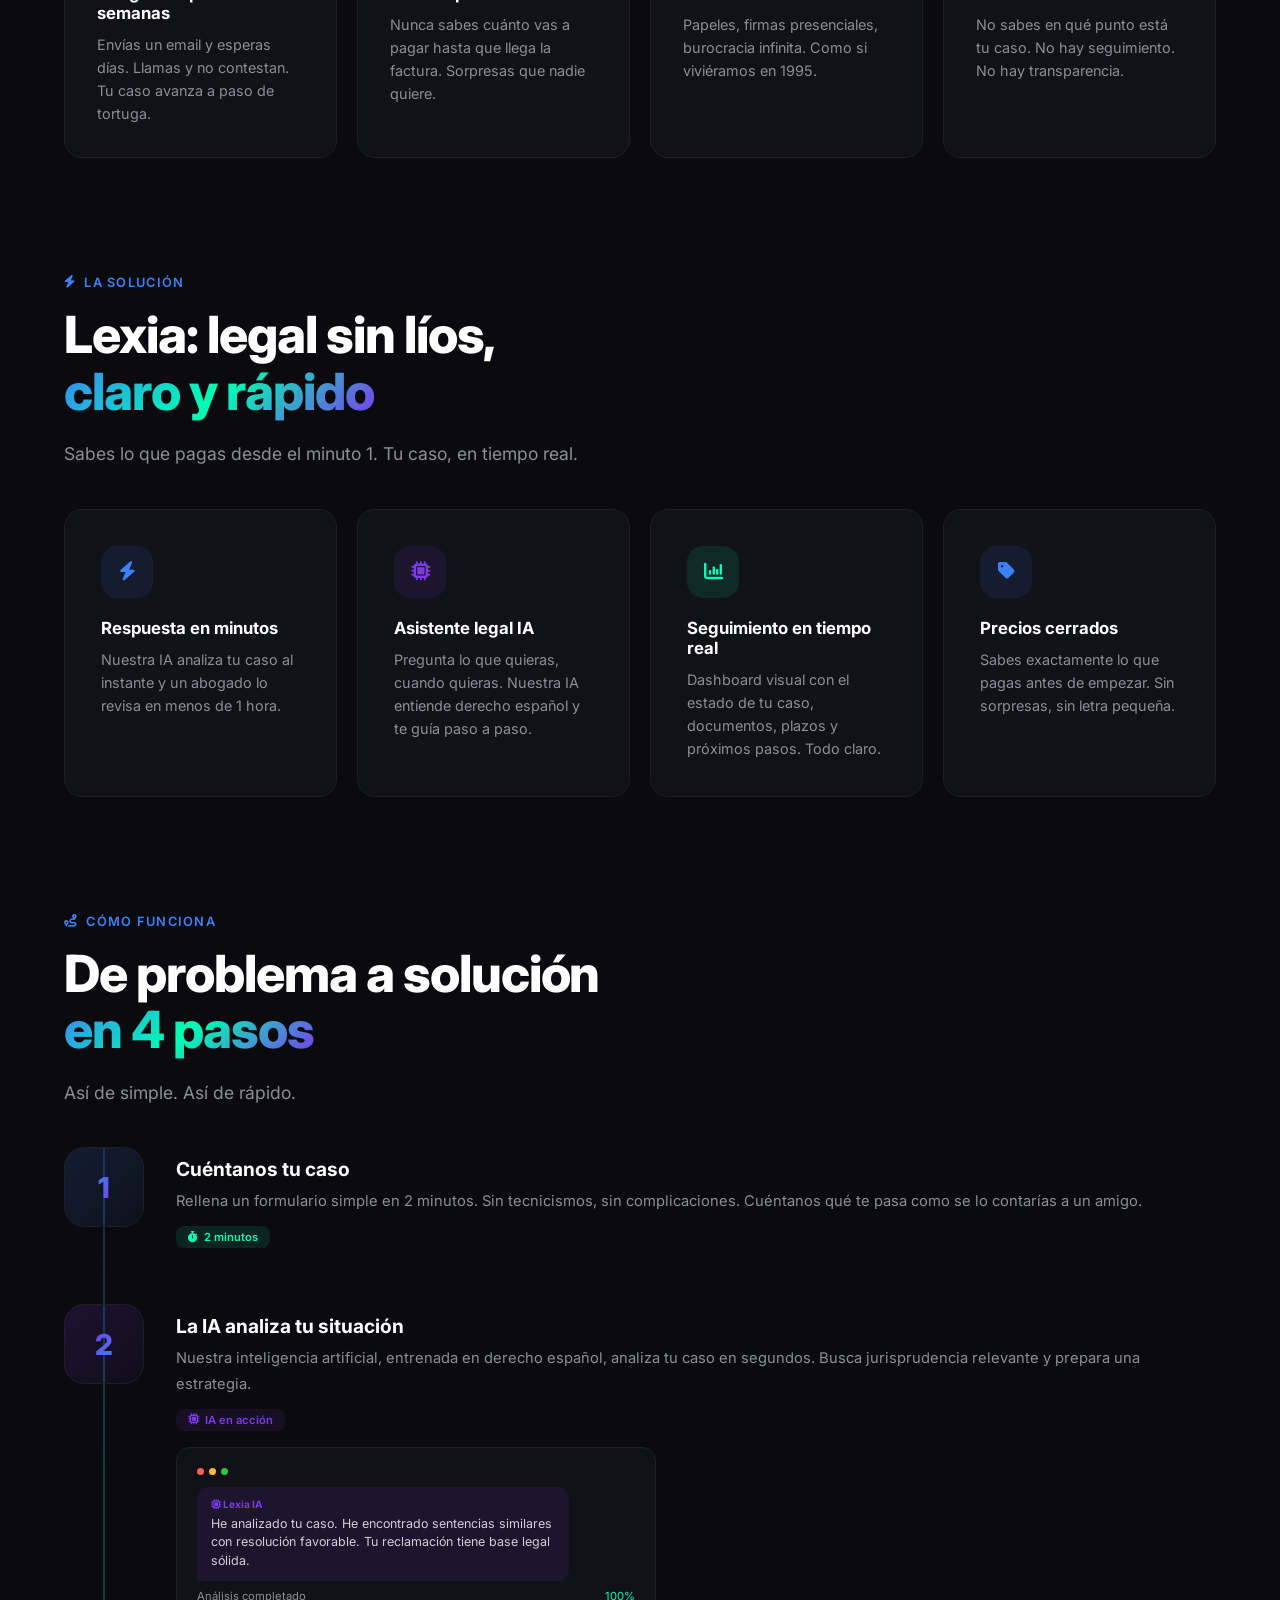
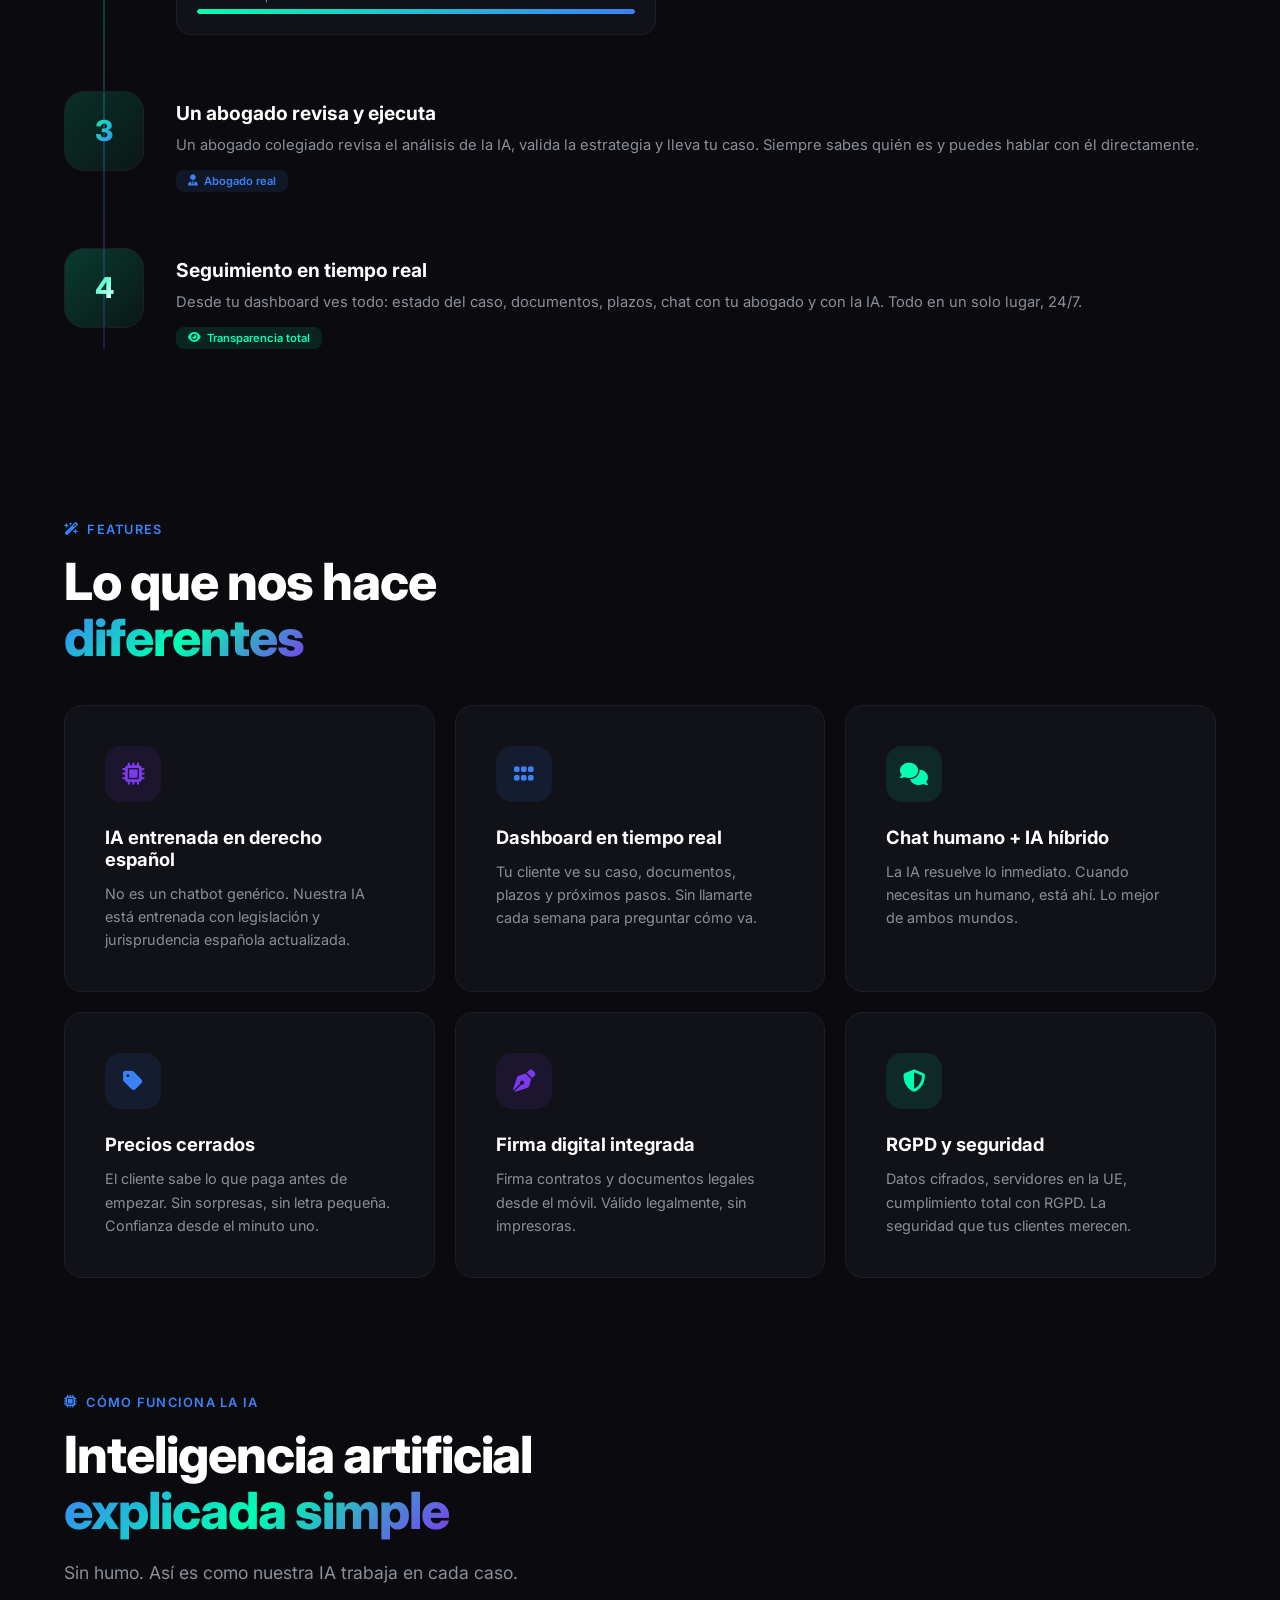
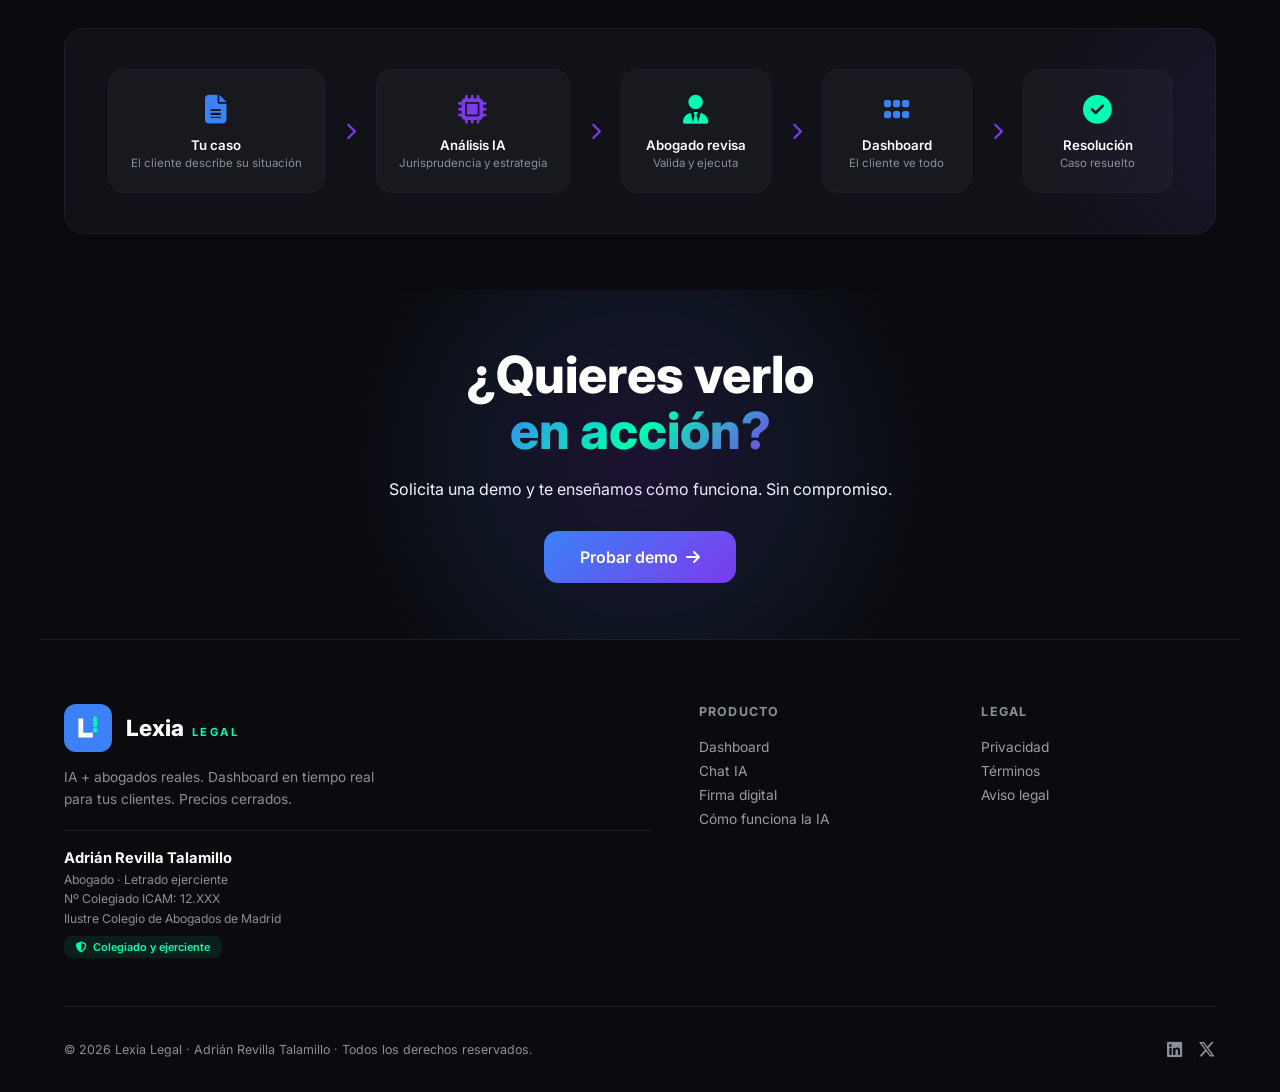
==== commit 93374412: "Add demo page and link CTA buttons to it Co-Authored-By: Claude Opus 4.6 (1M context) <noreply@anthr" ====
--- a/index.html
+++ b/index.html
@@ -26,7 +26,7 @@
 <a href="#problema">Problema</a>
 <a href="#como-funciona">Cómo funciona</a>
 <a href="#features">Features</a>
-<a href="#contacto" class="nc">Solicitar demo</a>
+<a href="demo.html" class="nc" style="background:linear-gradient(135deg,var(--bl),var(--vi));border:none"><i class="fas fa-rocket" style="margin-right:4px"></i> Probar demo</a>
 </div>
 <button class="mm" onclick="document.getElementById('navLinks').classList.toggle('open')"><i class="fas fa-bars"></i></button>
 </nav>
@@ -37,7 +37,7 @@
 <h1>Tu problema legal, <span class="gradient-text">resuelto</span></h1>
 <p>Sin esperas, sin sorpresas en la factura, sin perseguir a nadie. IA que analiza. Abogado que ejecuta. Tú decides.</p>
 <div class="hc">
-<a href="#contacto" class="bp">Solicitar demo <i class="fas fa-arrow-right"></i></a>
+<a href="demo.html" class="bp">Probar demo <i class="fas fa-arrow-right"></i></a>
 <a href="#como-funciona" class="bs"><i class="fas fa-play"></i> Ver cómo funciona</a>
 </div>
 
@@ -191,7 +191,7 @@
 <h2>¿Quieres verlo<br><span class="gradient-text">en acción?</span></h2>
 <p>Solicita una demo y te enseñamos cómo funciona. Sin compromiso.</p>
 <div class="hc">
-<a href="mailto:info@lexia.legal" class="bp">Solicitar demo <i class="fas fa-arrow-right"></i></a>
+<a href="demo.html" class="bp">Probar demo <i class="fas fa-arrow-right"></i></a>
 </div>
 </div>
 </div>
--- a/assets/styles.css
+++ b/assets/styles.css
@@ -11,9 +11,9 @@
 .nl{display:flex;align-items:center;gap:14px;font-weight:800;font-size:1.6rem;text-decoration:none;color:#fff}
 .nl svg{width:48px;height:48px}
 .nl .leg{font-size:.7rem;font-weight:700;letter-spacing:.22em;color:var(--gr);text-transform:uppercase;margin-left:3px}
-.nk{display:flex;gap:28px;align-items:center}
-.nk a{color:var(--gy);text-decoration:none;font-size:.85rem;font-weight:500;transition:color .2s}.nk a:hover{color:#fff}
-.nc{background:var(--bl);color:#fff!important;padding:10px 22px;border-radius:10px;font-weight:600!important;transition:all .3s!important}
+.nk{display:flex;gap:28px;align-items:center;flex:1;margin-left:40px}
+.nk a{color:var(--bl);text-decoration:none;font-size:.85rem;font-weight:500;transition:color .2s}.nk a:hover{color:#fff}
+.nc{background:var(--bl);color:#fff!important;padding:10px 22px;border-radius:10px;font-weight:600!important;transition:all .3s!important;margin-left:auto}
 .nc:hover{background:#2563EB;transform:translateY(-1px);box-shadow:0 4px 18px rgba(59,130,246,.4)}
 .mm{display:none;background:none;border:none;color:#fff;font-size:1.4rem;cursor:pointer}
 
@@ -60,13 +60,13 @@
 .ts-d{background:rgba(0,255,178,.1);color:var(--gr)}.ts-p{background:rgba(59,130,246,.1);color:var(--bl)}.ts-w{background:rgba(124,58,237,.1);color:var(--vi)}
 
 /* SECTIONS */
-section{padding:120px 24px;max-width:1200px;margin:0 auto}
+section{padding:56px 24px;max-width:1200px;margin:0 auto}
 .sl{display:inline-flex;align-items:center;gap:8px;font-size:.8rem;font-weight:600;color:var(--bl);text-transform:uppercase;letter-spacing:.1em;margin-bottom:16px}
 .st{font-size:clamp(2rem,4vw,3.2rem);font-weight:800;line-height:1.1;letter-spacing:-.02em;margin-bottom:20px}
 .sd{font-size:1.1rem;color:var(--gy);max-width:600px;line-height:1.7}
 
 /* CARDS */
-.cg{display:grid;gap:20px;margin-top:56px}
+.cg{display:grid;gap:20px;margin-top:40px}
 .cg4{grid-template-columns:repeat(auto-fit,minmax(260px,1fr))}
 .cg3{grid-template-columns:repeat(auto-fit,minmax(340px,1fr))}
 .cd{background:var(--dc);border:1px solid var(--db);border-radius:18px;padding:32px;transition:all .3s;position:relative;overflow:hidden}
@@ -82,7 +82,7 @@
 .cd p{font-size:.9rem;color:var(--gy);line-height:1.6}
 
 /* STEPS */
-.steps{margin-top:64px;position:relative}
+.steps{margin-top:40px;position:relative}
 .steps-line{position:absolute;left:39px;top:0;bottom:0;width:2px;background:linear-gradient(180deg,var(--bl),var(--gr),var(--vi));opacity:.25}
 .si{display:flex;gap:32px;margin-bottom:56px;position:relative;align-items:flex-start}
 .sn{width:80px;height:80px;border-radius:20px;flex-shrink:0;background:var(--dc);border:1px solid var(--db);display:flex;align-items:center;justify-content:center;font-size:1.8rem;font-weight:800;position:relative;z-index:1;transition:all .3s}
@@ -101,7 +101,7 @@
 .mpr{height:5px;border-radius:3px;background:rgba(255,255,255,.05);margin-top:6px;overflow:hidden}.mpr-f{height:100%;border-radius:3px;background:linear-gradient(90deg,var(--gr),var(--bl))}
 
 /* AI FLOW */
-.aiv{margin-top:56px;background:var(--dc);border:1px solid var(--db);border-radius:20px;padding:40px;position:relative;overflow:hidden}
+.aiv{margin-top:40px;background:var(--dc);border:1px solid var(--db);border-radius:20px;padding:40px;position:relative;overflow:hidden}
 .aiv::after{content:'';position:absolute;top:-50%;right:-20%;width:400px;height:400px;background:radial-gradient(circle,rgba(124,58,237,.1),transparent 70%);pointer-events:none}
 .aif{display:flex;align-items:center;justify-content:center;gap:20px;flex-wrap:wrap;position:relative;z-index:1}
 .ain{background:rgba(255,255,255,.03);border:1px solid var(--db);border-radius:16px;padding:22px;text-align:center;min-width:150px;transition:all .3s}
@@ -110,10 +110,11 @@
 .aia{color:var(--vi);font-size:1.1rem}
 
 /* CTA FINAL */
-.fcta{text-align:center;padding:120px 24px;position:relative;overflow:hidden}
+.fcta{text-align:center;padding:56px 24px;position:relative;overflow:hidden}
 .fcta::before{content:'';position:absolute;top:50%;left:50%;transform:translate(-50%,-50%);width:600px;height:600px;background:radial-gradient(circle,rgba(124,58,237,.15) 0%,rgba(59,130,246,.08) 40%,transparent 70%);pointer-events:none}
 .fcta h2{font-size:clamp(2.2rem,4vw,3.5rem);font-weight:800;line-height:1.1;margin-bottom:20px;position:relative}
 .fcta>p{font-size:1.15rem;color:var(--gy);margin-bottom:40px;position:relative}
+.fcta .hc{margin-top:32px}
 
 /* FOOTER */
 footer{border-top:1px solid var(--db);padding:64px 24px 32px;max-width:1200px;margin:0 auto}
@@ -133,13 +134,75 @@
 .rv{opacity:0;transform:translateY(40px);transition:all .8s cubic-bezier(.16,1,.3,1)}.rv.vis{opacity:1;transform:none}
 
 @media(max-width:768px){
-nav{padding:12px 20px}
-.nk{display:none;position:absolute;top:100%;left:0;right:0;flex-direction:column;background:rgba(11,11,15,.95);backdrop-filter:blur(20px);padding:20px;gap:16px;border-bottom:1px solid var(--db)}.nk.open{display:flex}
-.mm{display:block}
-.dbody{grid-template-columns:1fr}.dsb{display:none}.dsg{grid-template-columns:1fr}
-.fgrid{grid-template-columns:1fr;gap:32px}
-section{padding:80px 20px}
+/* NAV */
+nav{padding:10px 16px}
+.nl{font-size:1.3rem;gap:10px}
+.nl svg{width:36px;height:36px}
+.nk{display:flex;gap:0;margin-left:auto}
+.nk a:not(.nc){display:none}
+.nc{padding:8px 16px;font-size:.78rem;border-radius:8px}
+.mm{display:none}
+
+/* HERO */
+.hero{min-height:100vh;padding:120px 16px 60px}
+.hero h1{font-size:clamp(2.4rem,9vw,3.5rem);margin-bottom:20px}
+.hero>p{font-size:1.05rem;margin-bottom:40px}
+.hb{font-size:.78rem;padding:8px 16px;margin-bottom:24px}
+.hc{flex-direction:column;align-items:center;gap:12px}
+.bp{padding:14px 28px;font-size:.9rem}
+.bs{padding:14px 28px;font-size:.9rem}
+
+/* DASHBOARD */
+.hd{margin-top:40px;border-radius:14px}
+.dt{padding:12px 16px}
+.dbody{grid-template-columns:1fr;min-height:auto}
+.dsb{display:none}
+.dcon{padding:16px}
+.dh{flex-direction:column;align-items:flex-start;gap:8px}
+.dsg{grid-template-columns:1fr;gap:12px}
+.dst{padding:16px}
+.dst .vl{font-size:1.2rem}
+.ti{padding:12px;gap:10px}
+.ts-badge{font-size:.65rem;padding:3px 8px}
+
+/* SECTIONS */
+section{padding:40px 16px}
+.st{font-size:clamp(1.6rem,6vw,2.2rem);margin-bottom:14px}
+.sd{font-size:.95rem}
+
+/* CARDS */
+.cg{margin-top:28px;gap:14px}
+.cg4{grid-template-columns:1fr}
 .cg3{grid-template-columns:1fr}
+.cd{padding:24px}
+.cd.feat{padding:28px}
+.ci{width:40px;height:40px;font-size:1rem;margin-bottom:14px}
+.ci.lg{width:48px;height:48px;font-size:1.2rem;margin-bottom:18px}
+
+/* STEPS */
+.steps{margin-top:28px}
+.steps-line{left:23px}
+.si{gap:16px;margin-bottom:32px}
+.sn{width:48px;height:48px;border-radius:14px;font-size:1.2rem}
+.sc{padding-top:4px}
+.sc h4{font-size:1.05rem}
+.sc p{font-size:.85rem}
+.smk{padding:14px;max-width:100%}
+
+/* AI FLOW */
+.aiv{padding:24px;border-radius:14px}
+.aif{flex-direction:column;gap:12px}
+.ain{min-width:auto;width:100%;padding:16px}
 .aia{transform:rotate(90deg)}
-.steps-line{left:27px}.sn{width:56px;height:56px;font-size:1.3rem}
+
+/* CTA */
+.fcta{padding:40px 16px}
+.fcta h2{font-size:clamp(1.8rem,6vw,2.5rem)}
+.fcta>p{font-size:.95rem;margin-bottom:24px}
+.fcta .hc{margin-top:20px}
+
+/* FOOTER */
+footer{padding:40px 16px 24px}
+.fgrid{grid-template-columns:1fr;gap:28px;margin-bottom:32px}
+.fbot{flex-direction:column;align-items:center;text-align:center;gap:12px;padding-top:24px}
 }
